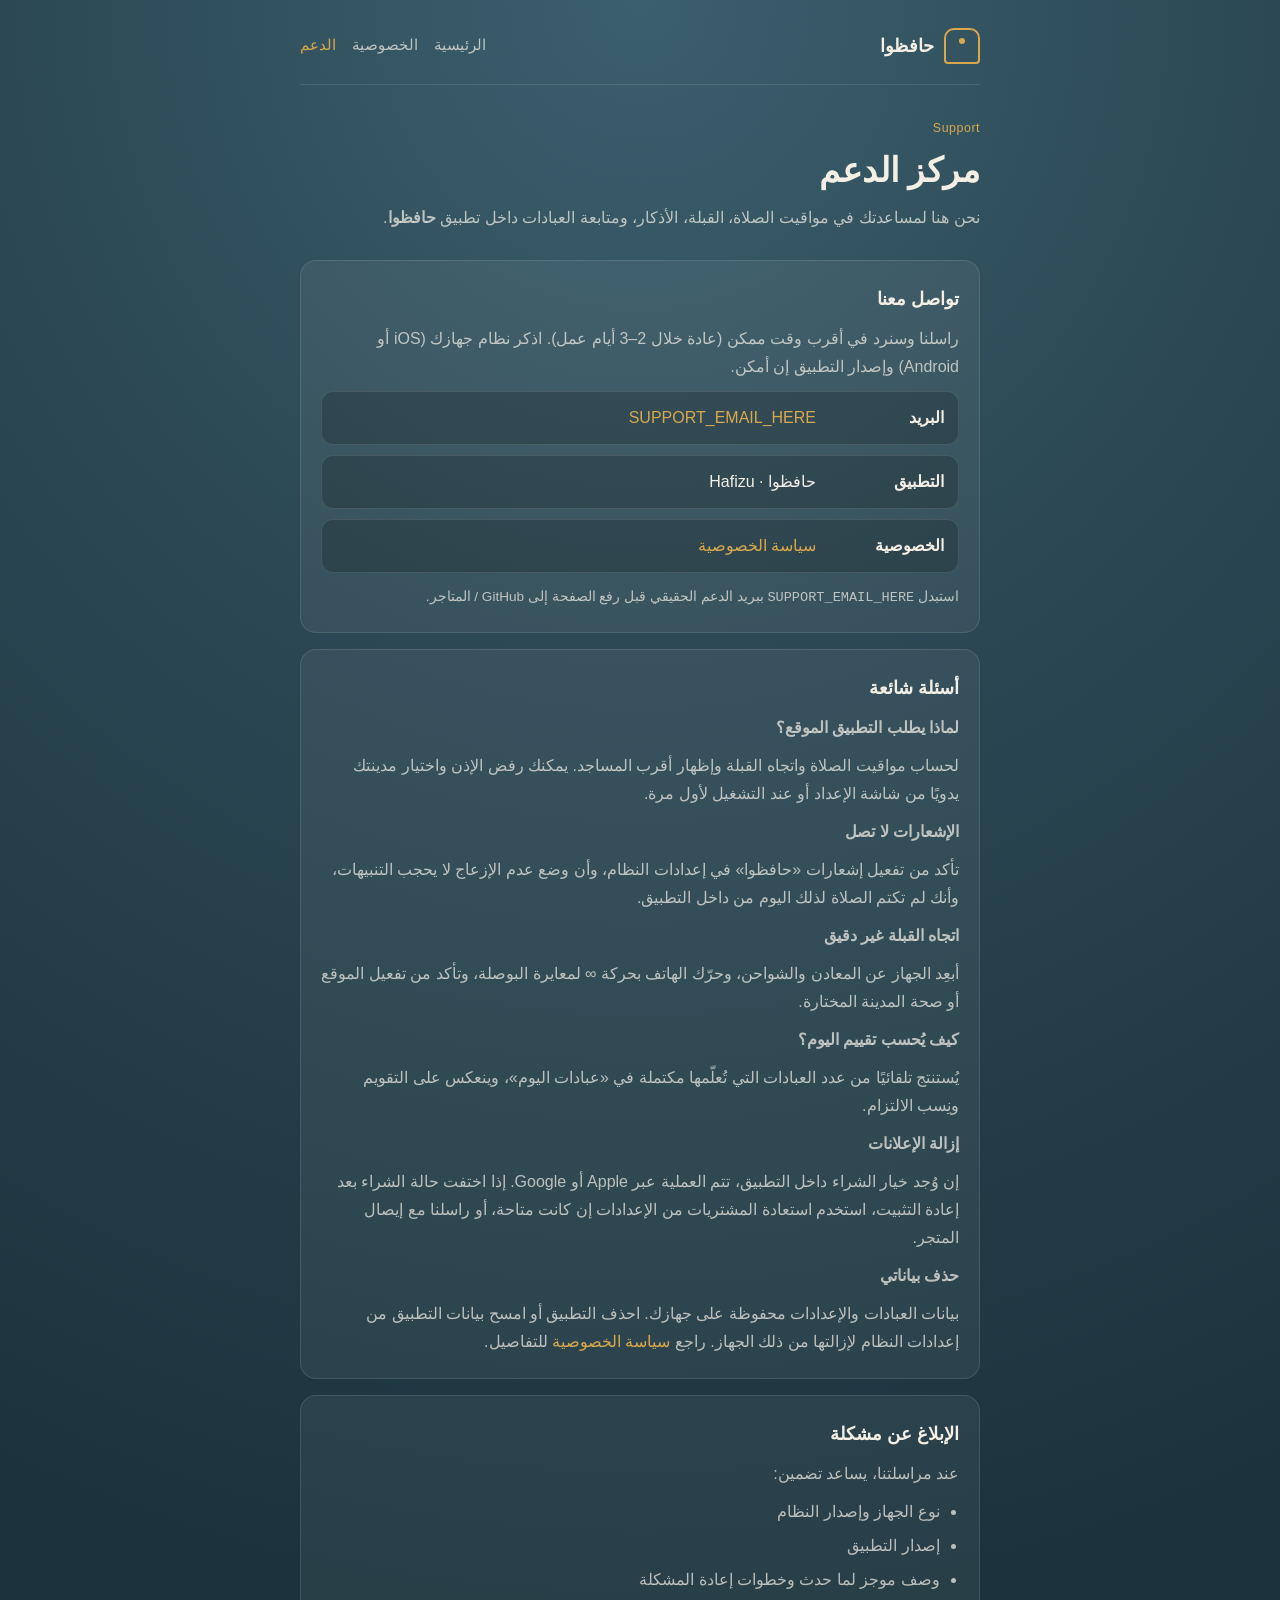
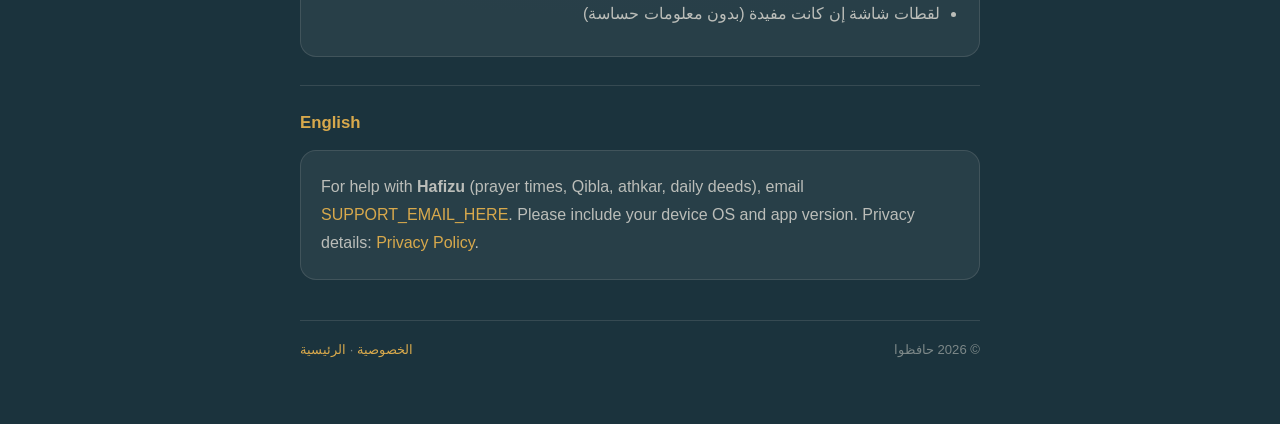
==== support.html @ b0400b07 "Add files via upload" ====
<!DOCTYPE html>
<html lang="ar" dir="rtl">
  <head>
    <meta charset="utf-8" />
    <meta name="viewport" content="width=device-width, initial-scale=1" />
    <title>الدعم — حافظوا</title>
    <meta
      name="description"
      content="مركز دعم تطبيق حافظوا (Hafizu): تواصل معنا والأسئلة الشائعة."
    />
    <link rel="stylesheet" href="styles.css" />
  </head>
  <body>
    <div class="wrap">
      <nav class="nav" aria-label="التنقّل">
        <a class="brand" href="index.html">
          <span class="brand-mark" aria-hidden="true"></span>
          حافظوا
        </a>
        <div class="nav-links">
          <a href="index.html">الرئيسية</a>
          <a href="privacy.html">الخصوصية</a>
          <a href="support.html" aria-current="page">الدعم</a>
        </div>
      </nav>

      <header class="hero">
        <span class="eyebrow">Support</span>
        <h1>مركز الدعم</h1>
        <p class="lede">
          نحن هنا لمساعدتك في مواقيت الصلاة، القبلة، الأذكار، ومتابعة العبادات
          داخل تطبيق <strong>حافظوا</strong>.
        </p>
      </header>

      <section class="card">
        <h2>تواصل معنا</h2>
        <p>
          راسلنا وسنرد في أقرب وقت ممكن (عادة خلال 2–3 أيام عمل). اذكر نظام
          جهازك (iOS أو Android) وإصدار التطبيق إن أمكن.
        </p>
        <div class="contact-box">
          <div class="contact-row">
            <strong>البريد</strong>
            <a href="mailto:SUPPORT_EMAIL_HERE">SUPPORT_EMAIL_HERE</a>
          </div>
          <div class="contact-row">
            <strong>التطبيق</strong>
            <span>حافظوا · Hafizu</span>
          </div>
          <div class="contact-row">
            <strong>الخصوصية</strong>
            <a href="privacy.html">سياسة الخصوصية</a>
          </div>
        </div>
        <p class="meta" style="margin-top: 12px">
          استبدل <code>SUPPORT_EMAIL_HERE</code> ببريد الدعم الحقيقي قبل رفع
          الصفحة إلى GitHub / المتاجر.
        </p>
      </section>

      <section class="card">
        <h2>أسئلة شائعة</h2>
        <p><strong>لماذا يطلب التطبيق الموقع؟</strong></p>
        <p>
          لحساب مواقيت الصلاة واتجاه القبلة وإظهار أقرب المساجد. يمكنك رفض الإذن
          واختيار مدينتك يدويًا من شاشة الإعداد أو عند التشغيل لأول مرة.
        </p>
        <p><strong>الإشعارات لا تصل</strong></p>
        <p>
          تأكد من تفعيل إشعارات «حافظوا» في إعدادات النظام، وأن وضع عدم الإزعاج
          لا يحجب التنبيهات، وأنك لم تكتم الصلاة لذلك اليوم من داخل التطبيق.
        </p>
        <p><strong>اتجاه القبلة غير دقيق</strong></p>
        <p>
          أبعِد الجهاز عن المعادن والشواحن، وحرّك الهاتف بحركة ∞ لمعايرة
          البوصلة، وتأكد من تفعيل الموقع أو صحة المدينة المختارة.
        </p>
        <p><strong>كيف يُحسب تقييم اليوم؟</strong></p>
        <p>
          يُستنتج تلقائيًا من عدد العبادات التي تُعلّمها مكتملة في «عبادات
          اليوم»، وينعكس على التقويم ونِسب الالتزام.
        </p>
        <p><strong>إزالة الإعلانات</strong></p>
        <p>
          إن وُجد خيار الشراء داخل التطبيق، تتم العملية عبر Apple أو Google.
          إذا اختفت حالة الشراء بعد إعادة التثبيت، استخدم استعادة المشتريات من
          الإعدادات إن كانت متاحة، أو راسلنا مع إيصال المتجر.
        </p>
        <p><strong>حذف بياناتي</strong></p>
        <p>
          بيانات العبادات والإعدادات محفوظة على جهازك. احذف التطبيق أو امسح
          بيانات التطبيق من إعدادات النظام لإزالتها من ذلك الجهاز. راجع
          <a href="privacy.html">سياسة الخصوصية</a> للتفاصيل.
        </p>
      </section>

      <section class="card">
        <h2>الإبلاغ عن مشكلة</h2>
        <p>عند مراسلتنا، يساعد تضمين:</p>
        <ul>
          <li>نوع الجهاز وإصدار النظام</li>
          <li>إصدار التطبيق</li>
          <li>وصف موجز لما حدث وخطوات إعادة المشكلة</li>
          <li>لقطات شاشة إن كانت مفيدة (بدون معلومات حساسة)</li>
        </ul>
      </section>

      <section class="lang-block" dir="ltr" lang="en">
        <h2>English</h2>
        <div class="card" style="margin: 0">
          <p>
            For help with <strong>Hafizu</strong> (prayer times, Qibla, athkar,
            daily deeds), email
            <a href="mailto:SUPPORT_EMAIL_HERE">SUPPORT_EMAIL_HERE</a>.
            Please include your device OS and app version. Privacy details:
            <a href="privacy.html">Privacy Policy</a>.
          </p>
        </div>
      </section>

      <footer class="footer">
        <span>© 2026 حافظوا</span>
        <span>
          <a href="privacy.html">الخصوصية</a>
          ·
          <a href="index.html">الرئيسية</a>
        </span>
      </footer>
    </div>
  </body>
</html>
---- styles.css ----
/* حافظوا — store legal pages */
:root {
  --bg: #2b4854;
  --bg-deep: #1b333d;
  --bg-soft: #223d47;
  --gold: #d8a94c;
  --cream: #f4efe4;
  --cream-muted: rgba(244, 239, 228, 0.72);
  --cream-faint: rgba(244, 239, 228, 0.45);
  --card: rgba(255, 255, 255, 0.06);
  --line: rgba(244, 239, 228, 0.12);
  --max: 720px;
  --font: "Segoe UI", "Tahoma", "Arial", sans-serif;
}

*,
*::before,
*::after {
  box-sizing: border-box;
}

html {
  scroll-behavior: smooth;
}

body {
  margin: 0;
  min-height: 100vh;
  font-family: var(--font);
  background:
    radial-gradient(120% 80% at 50% 0%, #3c5f6d 0%, var(--bg) 42%, var(--bg-deep) 100%);
  color: var(--cream);
  line-height: 1.75;
  direction: rtl;
  text-align: right;
}

a {
  color: var(--gold);
  text-decoration: none;
}

a:hover {
  text-decoration: underline;
}

.wrap {
  max-width: var(--max);
  margin: 0 auto;
  padding: 28px 20px 64px;
}

.nav {
  display: flex;
  flex-wrap: wrap;
  align-items: center;
  justify-content: space-between;
  gap: 12px;
  padding-bottom: 20px;
  margin-bottom: 28px;
  border-bottom: 1px solid var(--line);
}

.brand {
  display: flex;
  align-items: center;
  gap: 10px;
  color: var(--cream);
  font-weight: 700;
  font-size: 1.15rem;
  text-decoration: none;
}

.brand:hover {
  text-decoration: none;
  color: var(--cream);
}

.brand-mark {
  width: 36px;
  height: 36px;
  border: 2px solid var(--gold);
  border-radius: 10px 10px 4px 4px;
  position: relative;
  flex-shrink: 0;
}

.brand-mark::after {
  content: "";
  position: absolute;
  left: 50%;
  top: 8px;
  width: 6px;
  height: 6px;
  margin-left: -3px;
  border-radius: 50%;
  background: var(--gold);
}

.nav-links {
  display: flex;
  flex-wrap: wrap;
  gap: 8px 16px;
  font-size: 0.92rem;
}

.nav-links a {
  color: var(--cream-muted);
}

.nav-links a:hover,
.nav-links a[aria-current="page"] {
  color: var(--gold);
}

.hero {
  margin-bottom: 28px;
}

.eyebrow {
  display: inline-block;
  font-size: 0.78rem;
  letter-spacing: 0.04em;
  color: var(--gold);
  margin-bottom: 8px;
}

h1 {
  margin: 0 0 10px;
  font-size: clamp(1.6rem, 4vw, 2.1rem);
  line-height: 1.35;
  font-weight: 800;
}

.lede {
  margin: 0;
  color: var(--cream-muted);
  font-size: 1.02rem;
}

.meta {
  margin-top: 12px;
  font-size: 0.85rem;
  color: var(--cream-faint);
}

.card {
  background: var(--card);
  border: 1px solid var(--line);
  border-radius: 16px;
  padding: 22px 20px;
  margin-bottom: 16px;
}

.card h2 {
  margin: 0 0 10px;
  font-size: 1.15rem;
  color: var(--cream);
}

.card p,
.card li {
  color: var(--cream-muted);
  margin: 0 0 10px;
}

.card ul {
  margin: 0 0 8px;
  padding-inline-start: 1.2em;
}

.card li {
  margin-bottom: 6px;
}

.card p:last-child,
.card ul:last-child {
  margin-bottom: 0;
}

.actions {
  display: flex;
  flex-wrap: wrap;
  gap: 12px;
  margin-top: 22px;
}

.btn {
  display: inline-flex;
  align-items: center;
  justify-content: center;
  min-height: 44px;
  padding: 10px 18px;
  border-radius: 999px;
  border: 1px solid transparent;
  font-weight: 700;
  font-size: 0.95rem;
  text-decoration: none;
}

.btn:hover {
  text-decoration: none;
}

.btn-primary {
  background: var(--gold);
  color: var(--bg-deep);
}

.btn-primary:hover {
  filter: brightness(1.05);
  color: var(--bg-deep);
}

.btn-ghost {
  border-color: var(--line);
  color: var(--cream);
  background: transparent;
}

.btn-ghost:hover {
  border-color: var(--gold);
  color: var(--gold);
}

.lang-block {
  margin-top: 28px;
  padding-top: 22px;
  border-top: 1px solid var(--line);
}

.lang-block[dir="ltr"] {
  direction: ltr;
  text-align: left;
}

.lang-block h2 {
  font-size: 1.05rem;
  margin: 0 0 12px;
  color: var(--gold);
}

.contact-box {
  display: grid;
  gap: 10px;
}

.contact-row {
  display: flex;
  flex-wrap: wrap;
  gap: 8px 16px;
  align-items: baseline;
  padding: 12px 14px;
  border-radius: 12px;
  background: rgba(0, 0, 0, 0.18);
  border: 1px solid var(--line);
}

.contact-row strong {
  color: var(--cream);
  min-width: 7rem;
}

.footer {
  margin-top: 40px;
  padding-top: 18px;
  border-top: 1px solid var(--line);
  font-size: 0.82rem;
  color: var(--cream-faint);
  display: flex;
  flex-wrap: wrap;
  gap: 8px 16px;
  justify-content: space-between;
}

@media (max-width: 520px) {
  .nav {
    flex-direction: column;
    align-items: flex-start;
  }
}
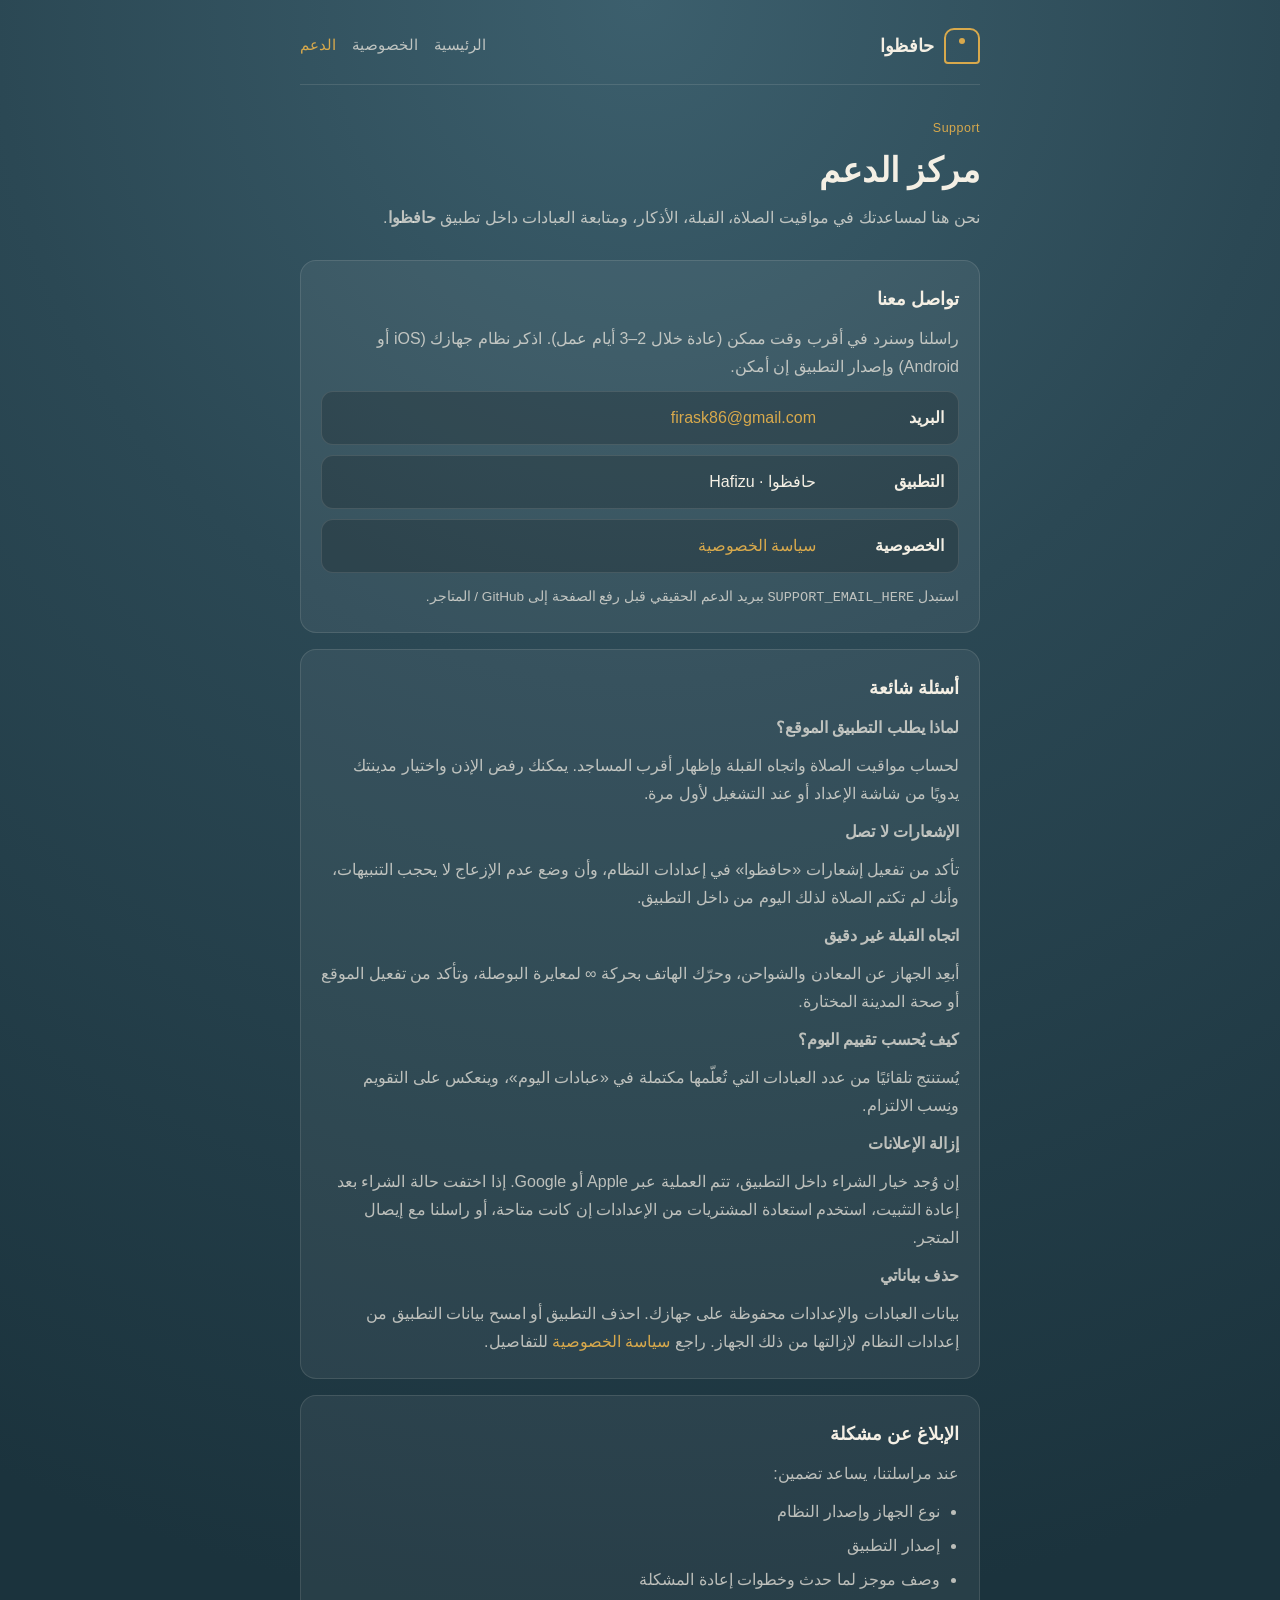
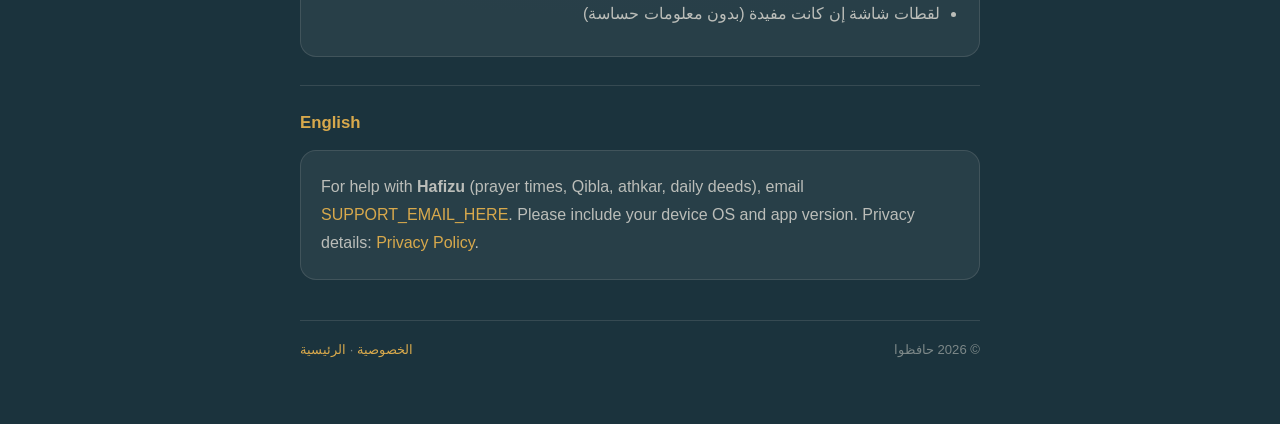
==== commit b511772c: "Update support.html" ====
--- a/support.html
+++ b/support.html
@@ -42,7 +42,7 @@
         <div class="contact-box">
           <div class="contact-row">
             <strong>البريد</strong>
-            <a href="mailto:SUPPORT_EMAIL_HERE">SUPPORT_EMAIL_HERE</a>
+            <a href="mailto:SUPPORT_EMAIL_HERE">firask86@gmail.com</a>
           </div>
           <div class="contact-row">
             <strong>التطبيق</strong>
